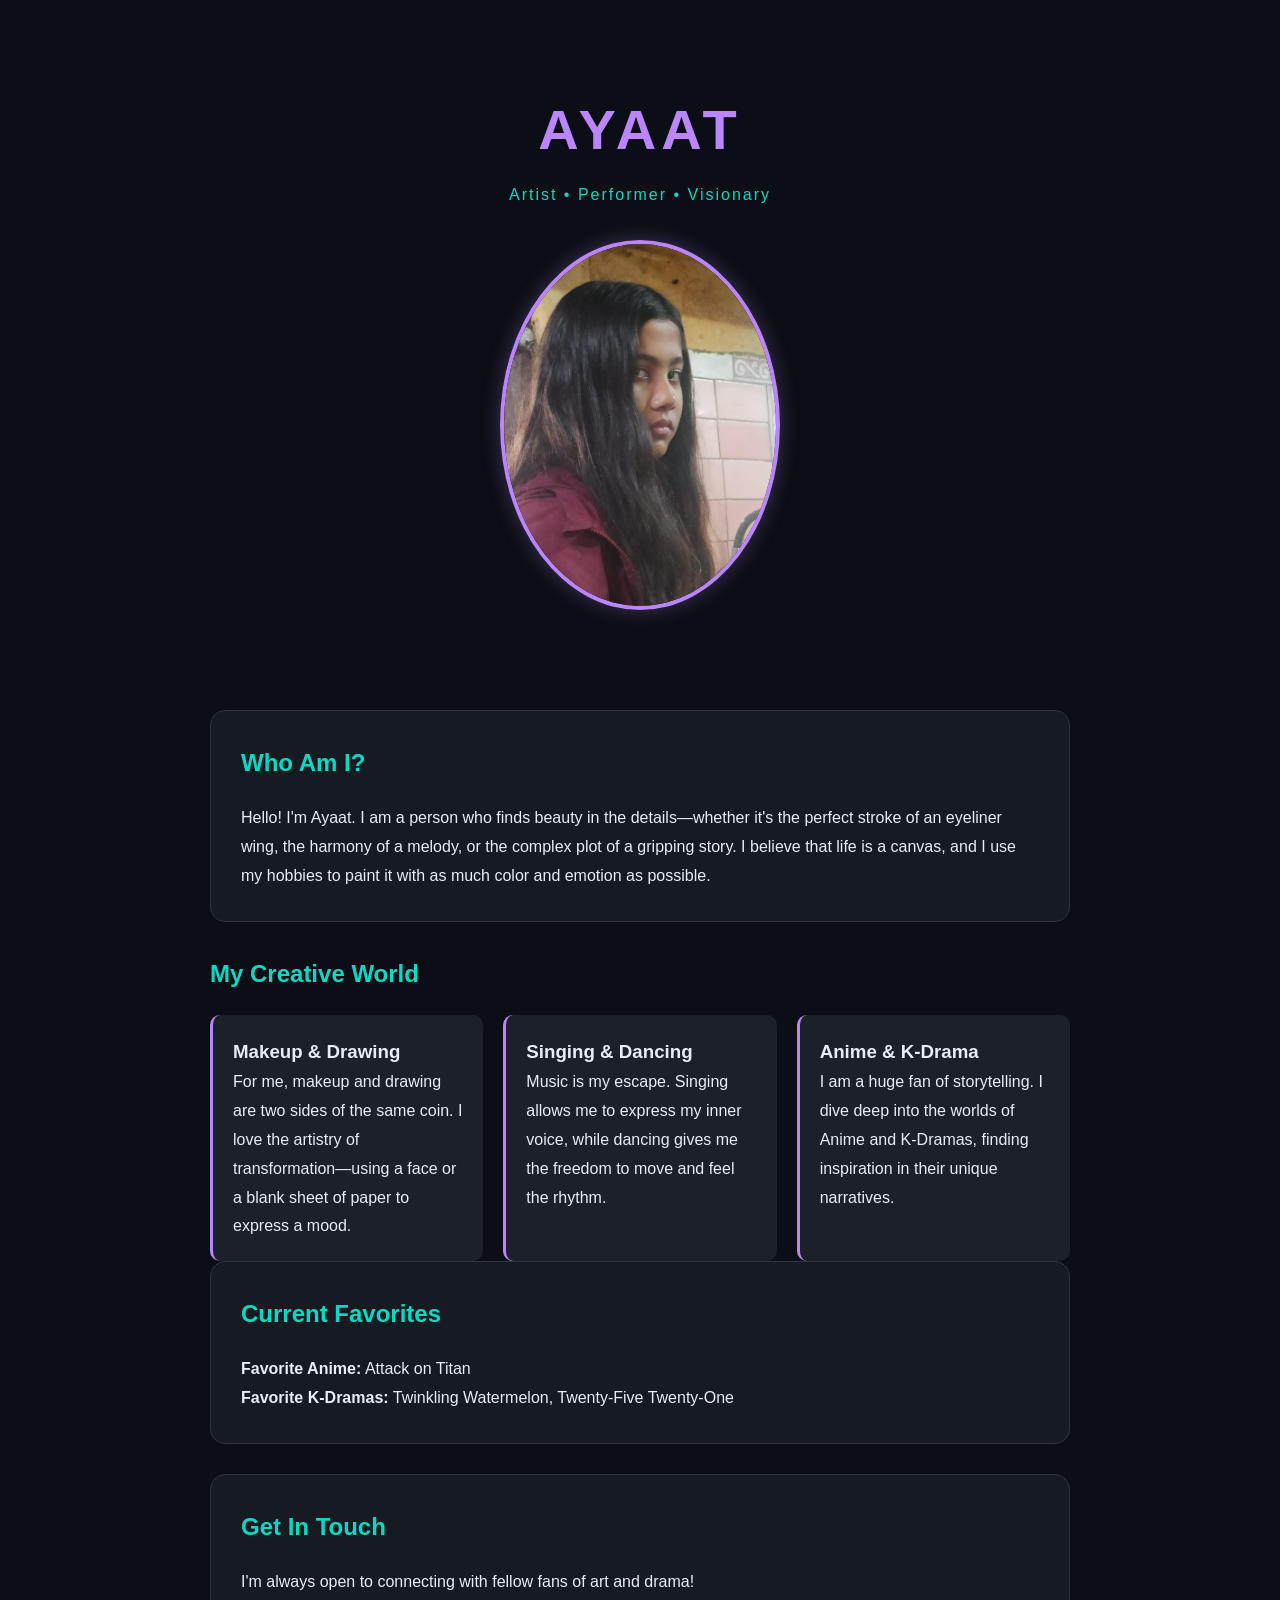
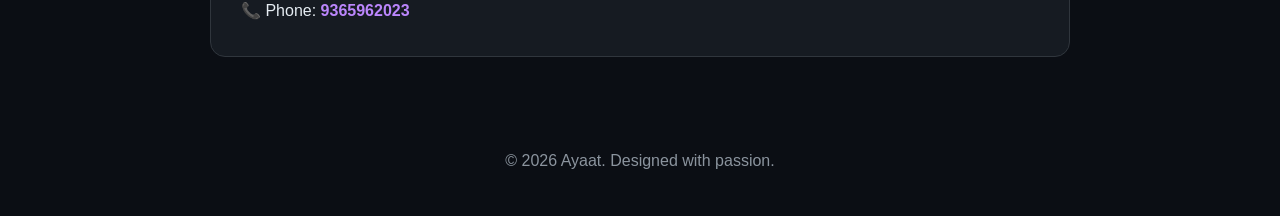
==== index.html @ d166a743 "Rename ayaat.html to index.html" ====
<!DOCTYPE html>
<html lang="en">
<head>
    <meta charset="UTF-8">
    <meta name="viewport" content="width=device-width, initial-scale=1.0">
    <title>Ayaat | Creative Soul</title>
    <link rel="stylesheet" href="ayaat.css">
</head>
<body>

    <header>
        <div class="container">
            <h1 class="glitch">Ayaat</h1>
            <p class="subtitle">Artist • Performer • Visionary</p>
            
            <div class="hero-image-container">
                <img src="image.jpeg" alt="Ayaat's Portrait" class="hero-img">
            </div>
        </div>
    </header>

    <main class="container">
        <section class="bio card">
            <h2>Who Am I?</h2>
            <p>
                Hello! I'm Ayaat. I am a person who finds beauty in the details—whether it's the perfect 
                stroke of an eyeliner wing, the harmony of a melody, or the complex plot of a gripping 
                story. I believe that life is a canvas, and I use my hobbies to paint it with as much 
                color and emotion as possible.
            </p>
        </section>

        <section class="hobbies">
            <h2>My Creative World</h2>
            
            <div class="hobby-grid">
                <div class="hobby-card">
                    <h3>Makeup & Drawing</h3>
                    <p>For me, makeup and drawing are two sides of the same coin. I love the artistry of transformation—using a face or a blank sheet of paper to express a mood.</p>
                </div>

                <div class="hobby-card">
                    <h3>Singing & Dancing</h3>
                    <p>Music is my escape. Singing allows me to express my inner voice, while dancing gives me the freedom to move and feel the rhythm.</p>
                </div>

                <div class="hobby-card">
                    <h3>Anime & K-Drama</h3>
                    <p>I am a huge fan of storytelling. I dive deep into the worlds of Anime and K-Dramas, finding inspiration in their unique narratives.</p>
                </div>
            </div>
        </section>

        <section class="favorites card">
            <h2>Current Favorites</h2>
            <div class="fav-list">
                <div class="fav-item">
                    <strong>Favorite Anime:</strong> 
                    <span>Attack on Titan</span>
                </div>
                <div class="fav-item">
                    <strong>Favorite K-Dramas:</strong> 
                    <span>Twinkling Watermelon, Twenty-Five Twenty-One</span>
                </div>
            </div>
        </section>

        <section class="contact card">
            <h2>Get In Touch</h2>
            <p>I'm always open to connecting with fellow fans of art and drama!</p>
            <p class="phone">📞 Phone: <a href="tel:9365962023">9365962023</a></p>
        </section>
    </main>

    <footer>
        <p>&copy; 2026 Ayaat. Designed with passion.</p>
    </footer>

</body>
</html>
---- ayaat.css ----
/* Styling variables */
:root {
    --bg-color: #0b0e14;
    --card-bg: #161b22;
    --accent-primary: #bb86fc; 
    --accent-secondary: #03dac6; 
    --text-main: #e6edf3;
    --text-dim: #8b949e;
}

* {
    margin: 0;
    padding: 0;
    box-sizing: border-box;
}

body {
    font-family: 'Inter', sans-serif;
    background-color: var(--bg-color);
    color: var(--text-main);
    line-height: 1.8;
}

.container {
    max-width: 900px;
    margin: 0 auto;
    padding: 20px;
}

/* Header */
header {
    text-align: center;
    padding: 60px 20px;
}

header h1 {
    font-size: 3.5rem;
    letter-spacing: 5px;
    color: var(--accent-primary);
    text-transform: uppercase;
}

.subtitle {
    color: var(--accent-secondary);
    font-weight: 300;
    letter-spacing: 2px;
    margin-bottom: 30px; /* Space for the image */
}

/* --- RESPONSIVE HERO IMAGE --- */
.hero-image-container {
    margin-top: 20px;
    display: flex;
    justify-content: center;
}

.hero-img {
    /* Desktop size */
    width: 280px; 
    height: 280px;
    
    /* Makes it circular and aesthetic */
    object-fit: cover;
    border-radius: 50%;
    border: 4px solid var(--accent-primary);
    box-shadow: 0 0 20px rgba(187, 134, 252, 0.3);
    
    /* MOBILE RESPONSIVENESS */
    max-width: 80%; /* Shrinks on small screens */
    height: auto;   /* Keeps aspect ratio */
}

/* Card Styles */
.card {
    background: var(--card-bg);
    padding: 30px;
    border-radius: 15px;
    margin-bottom: 30px;
    border: 1px solid #30363d;
}

h2 {
    color: var(--accent-secondary);
    margin-bottom: 20px;
}

/* Hobby Grid */
.hobby-grid {
    display: grid;
    grid-template-columns: repeat(auto-fit, minmax(250px, 1fr));
    gap: 20px;
}

.hobby-card {
    background: #1c2128;
    padding: 20px;
    border-radius: 10px;
    border-left: 3px solid var(--accent-primary);
}

.phone a {
    color: var(--accent-primary);
    text-decoration: none;
    font-weight: bold;
}

footer {
    text-align: center;
    padding: 40px;
    color: var(--text-dim);
}

/* Media Query for Phones */
@media (max-width: 600px) {
    header h1 { font-size: 2.2rem; }
    .hero-img {
        width: 200px; /* Smaller on mobile */
    }
}
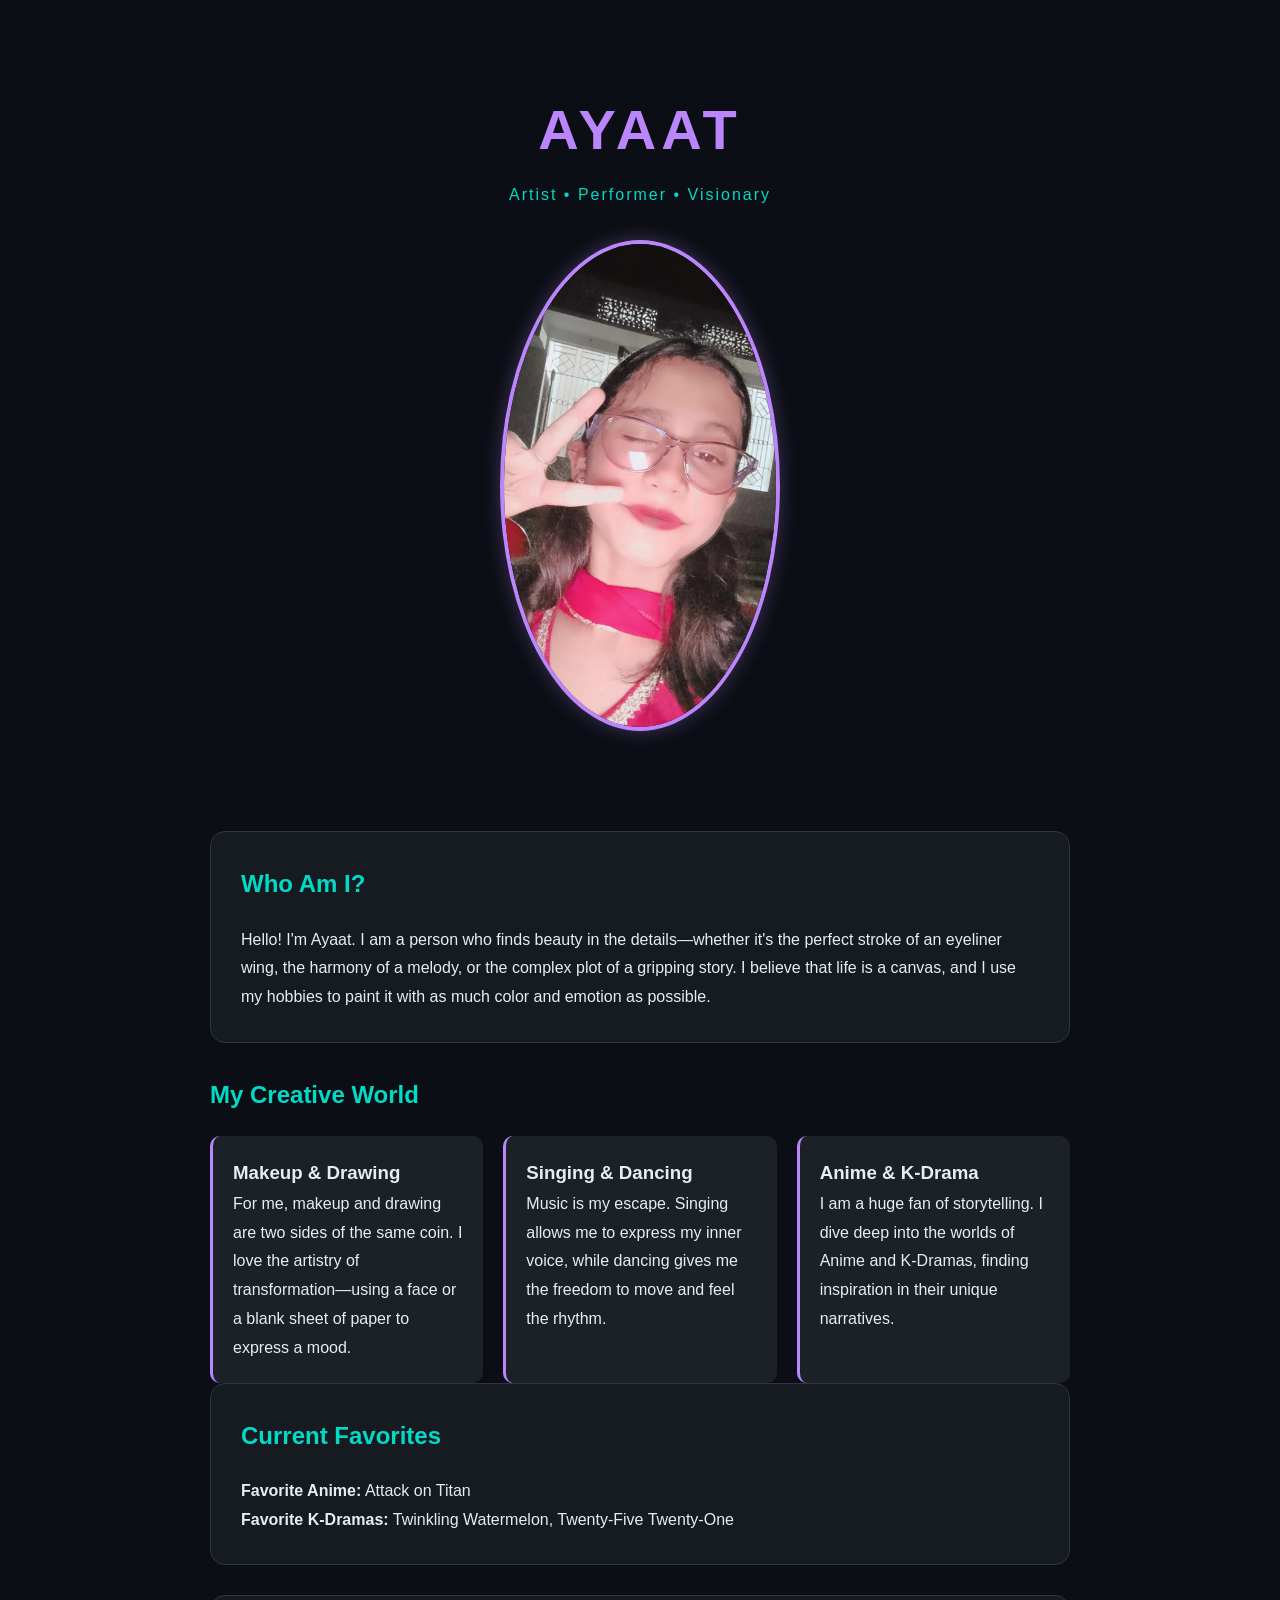
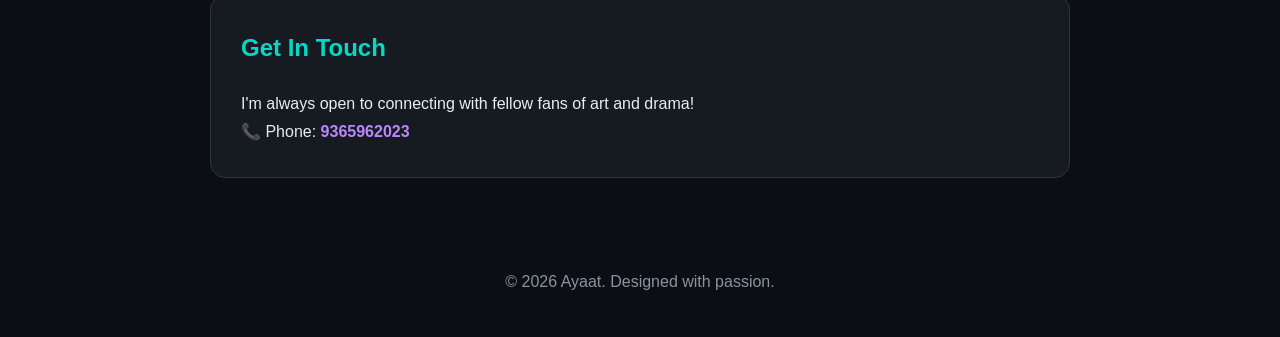
==== commit 0a3895f8: "Fix image source in index.html Updated image source from 'image.jpeg' to 'image.jpg'." ====
--- a/index.html
+++ b/index.html
@@ -4,7 +4,7 @@
     <meta charset="UTF-8">
     <meta name="viewport" content="width=device-width, initial-scale=1.0">
     <title>Ayaat | Creative Soul</title>
-    <link rel="stylesheet" href="ayaat.css">
+    <link rel="stylesheet" href="style.css">
 </head>
 <body>
 
@@ -14,7 +14,7 @@
             <p class="subtitle">Artist • Performer • Visionary</p>
             
             <div class="hero-image-container">
-                <img src="image.jpeg" alt="Ayaat's Portrait" class="hero-img">
+                <img src="image.jpg" alt="Ayaat's Portrait" class="hero-img">
             </div>
         </div>
     </header>
--- a/style.css
+++ b/style.css
@@ -0,0 +1,119 @@
+/* Styling variables */
+:root {
+    --bg-color: #0b0e14;
+    --card-bg: #161b22;
+    --accent-primary: #bb86fc; 
+    --accent-secondary: #03dac6; 
+    --text-main: #e6edf3;
+    --text-dim: #8b949e;
+}
+
+* {
+    margin: 0;
+    padding: 0;
+    box-sizing: border-box;
+}
+
+body {
+    font-family: 'Inter', sans-serif;
+    background-color: var(--bg-color);
+    color: var(--text-main);
+    line-height: 1.8;
+}
+
+.container {
+    max-width: 900px;
+    margin: 0 auto;
+    padding: 20px;
+}
+
+/* Header */
+header {
+    text-align: center;
+    padding: 60px 20px;
+}
+
+header h1 {
+    font-size: 3.5rem;
+    letter-spacing: 5px;
+    color: var(--accent-primary);
+    text-transform: uppercase;
+}
+
+.subtitle {
+    color: var(--accent-secondary);
+    font-weight: 300;
+    letter-spacing: 2px;
+    margin-bottom: 30px; /* Space for the image */
+}
+
+/* --- RESPONSIVE HERO IMAGE --- */
+.hero-image-container {
+    margin-top: 20px;
+    display: flex;
+    justify-content: center;
+}
+
+.hero-img {
+    /* Desktop size */
+    width: 280px; 
+    height: 280px;
+    
+    /* Makes it circular and aesthetic */
+    object-fit: cover;
+    border-radius: 50%;
+    border: 4px solid var(--accent-primary);
+    box-shadow: 0 0 20px rgba(187, 134, 252, 0.3);
+    
+    /* MOBILE RESPONSIVENESS */
+    max-width: 80%; /* Shrinks on small screens */
+    height: auto;   /* Keeps aspect ratio */
+}
+
+/* Card Styles */
+.card {
+    background: var(--card-bg);
+    padding: 30px;
+    border-radius: 15px;
+    margin-bottom: 30px;
+    border: 1px solid #30363d;
+}
+
+h2 {
+    color: var(--accent-secondary);
+    margin-bottom: 20px;
+}
+
+/* Hobby Grid */
+.hobby-grid {
+    display: grid;
+    grid-template-columns: repeat(auto-fit, minmax(250px, 1fr));
+    gap: 20px;
+}
+
+.hobby-card {
+    background: #1c2128;
+    padding: 20px;
+    border-radius: 10px;
+    border-left: 3px solid var(--accent-primary);
+}
+
+.phone a {
+    color: var(--accent-primary);
+    text-decoration: none;
+    font-weight: bold;
+}
+
+footer {
+    text-align: center;
+    padding: 40px;
+    color: var(--text-dim);
+}
+
+/* Media Query for Phones */
+@media (max-width: 600px) {
+    header h1 { font-size: 2.2rem; }
+    .hero-img {
+        width: 200px; /* Smaller on mobile */
+    }
+}
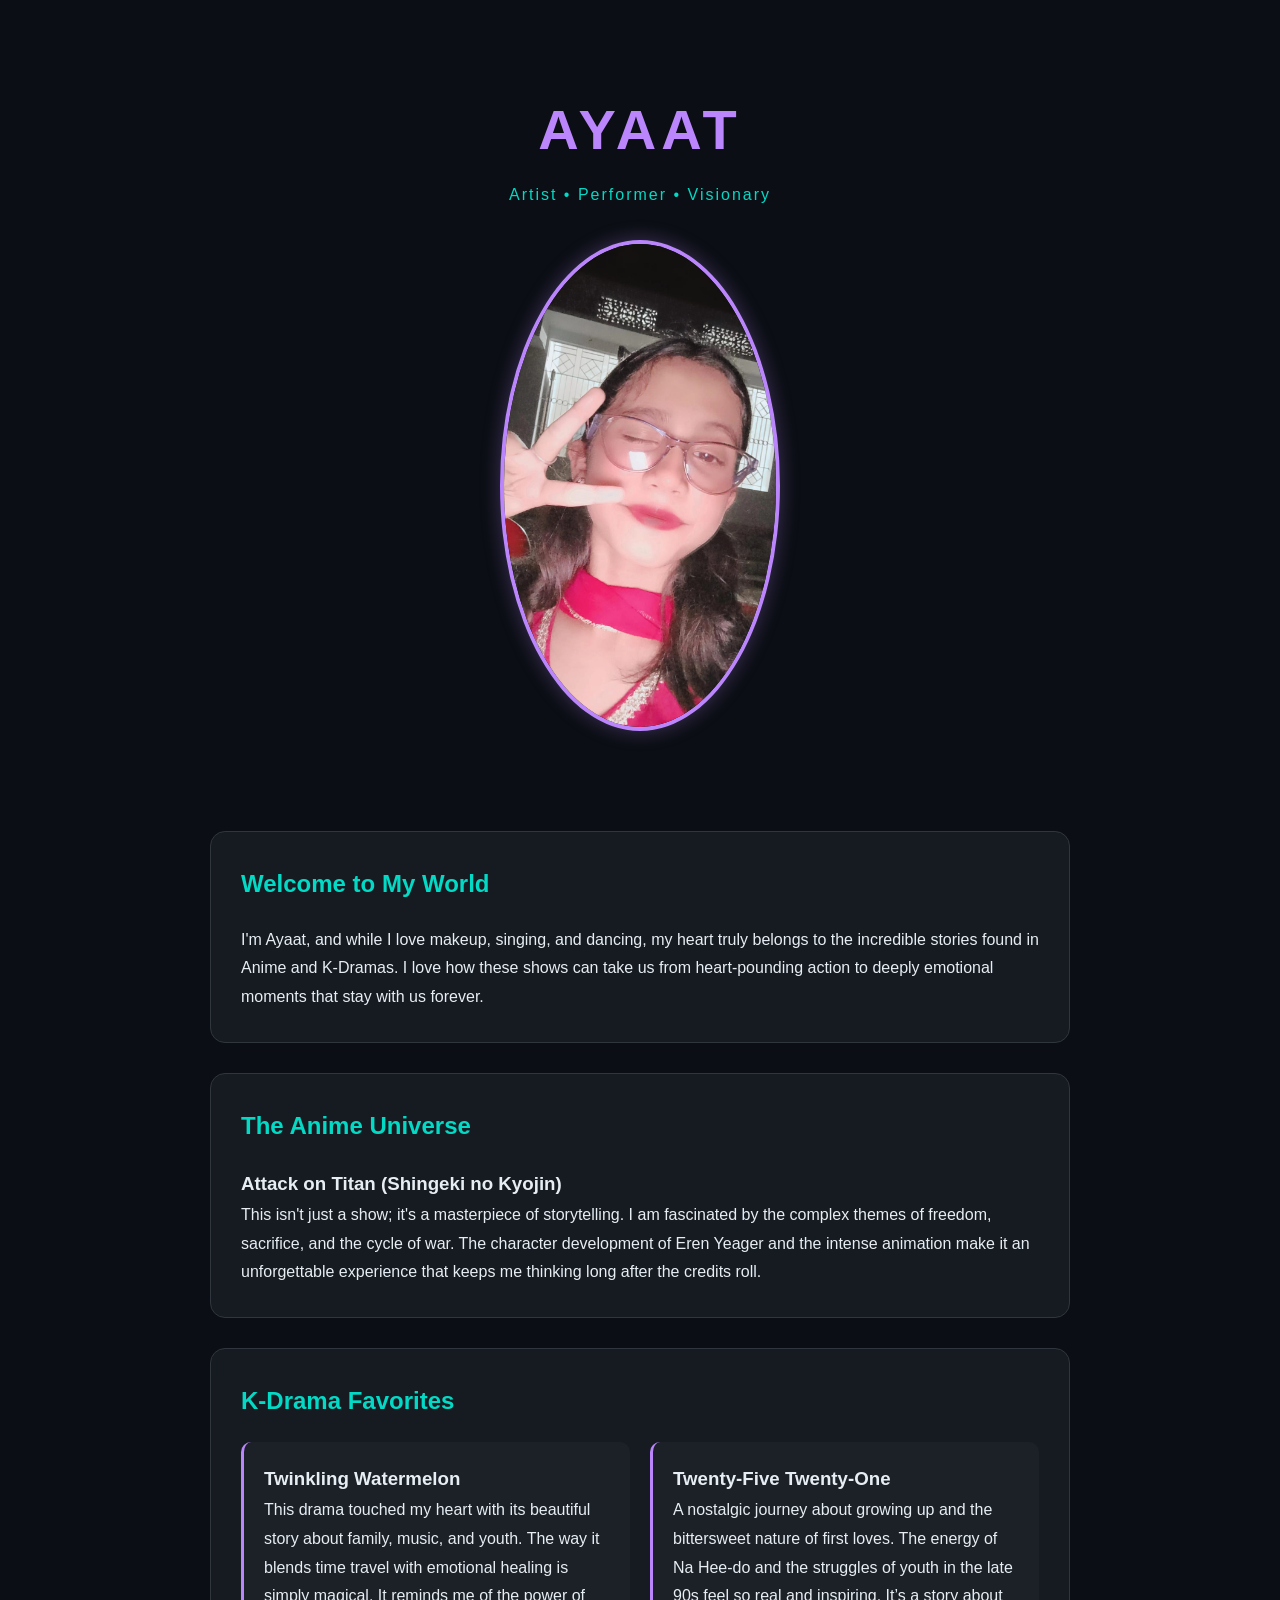
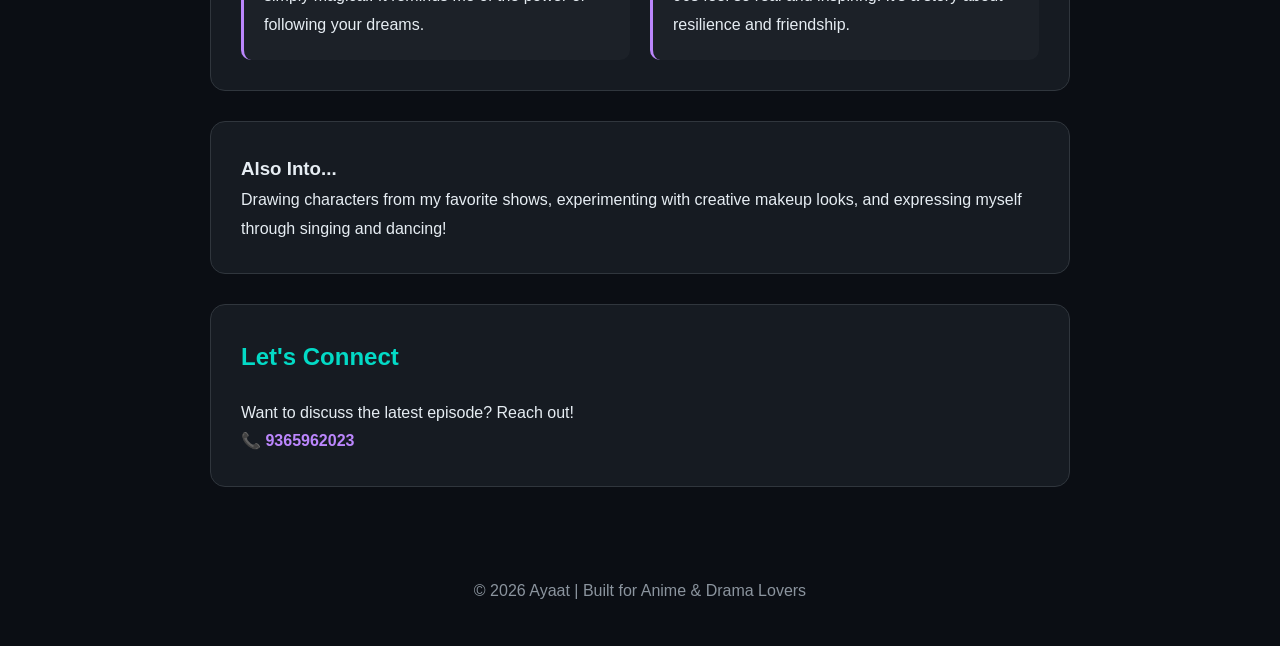
==== commit 96e321f0: "Revise index.html for Anime & K-Drama theme Updated the content to reflect a focus on Anime and K-Dr" ====
--- a/index.html
+++ b/index.html
@@ -3,7 +3,7 @@
 <head>
     <meta charset="UTF-8">
     <meta name="viewport" content="width=device-width, initial-scale=1.0">
-    <title>Ayaat | Creative Soul</title>
+    <title>Ayaat | Anime & K-Drama Enthusiast</title>
     <link rel="stylesheet" href="style.css">
 </head>
 <body>
@@ -21,60 +21,59 @@
 
     <main class="container">
         <section class="bio card">
-            <h2>Who Am I?</h2>
+            <h2>Welcome to My World</h2>
             <p>
-                Hello! I'm Ayaat. I am a person who finds beauty in the details—whether it's the perfect 
-                stroke of an eyeliner wing, the harmony of a melody, or the complex plot of a gripping 
-                story. I believe that life is a canvas, and I use my hobbies to paint it with as much 
-                color and emotion as possible.
+                I'm Ayaat, and while I love makeup, singing, and dancing, my heart truly belongs to the 
+                incredible stories found in Anime and K-Dramas. I love how these shows can take us 
+                from heart-pounding action to deeply emotional moments that stay with us forever.
             </p>
         </section>
 
-        <section class="hobbies">
-            <h2>My Creative World</h2>
+        <section class="anime-section card">
+            <h2>The Anime Universe</h2>
+            <div class="content-box">
+                <h3>Attack on Titan (Shingeki no Kyojin)</h3>
+                <p>
+                    This isn't just a show; it's a masterpiece of storytelling. I am fascinated by the 
+                    complex themes of freedom, sacrifice, and the cycle of war. The character development 
+                    of Eren Yeager and the intense animation make it an unforgettable experience that 
+                    keeps me thinking long after the credits roll.
+                </p>
+            </div>
+        </section>
+
+        <section class="kdrama-section card">
+            <h2>K-Drama Favorites</h2>
             
             <div class="hobby-grid">
                 <div class="hobby-card">
-                    <h3>Makeup & Drawing</h3>
-                    <p>For me, makeup and drawing are two sides of the same coin. I love the artistry of transformation—using a face or a blank sheet of paper to express a mood.</p>
+                    <h3>Twinkling Watermelon</h3>
+                    <p>This drama touched my heart with its beautiful story about family, music, and youth. The way it blends time travel with emotional healing is simply magical. It reminds me of the power of following your dreams.</p>
                 </div>
 
                 <div class="hobby-card">
-                    <h3>Singing & Dancing</h3>
-                    <p>Music is my escape. Singing allows me to express my inner voice, while dancing gives me the freedom to move and feel the rhythm.</p>
-                </div>
-
-                <div class="hobby-card">
-                    <h3>Anime & K-Drama</h3>
-                    <p>I am a huge fan of storytelling. I dive deep into the worlds of Anime and K-Dramas, finding inspiration in their unique narratives.</p>
+                    <h3>Twenty-Five Twenty-One</h3>
+                    <p>A nostalgic journey about growing up and the bittersweet nature of first loves. The energy of Na Hee-do and the struggles of youth in the late 90s feel so real and inspiring. It’s a story about resilience and friendship.</p>
                 </div>
             </div>
         </section>
 
-        <section class="favorites card">
-            <h2>Current Favorites</h2>
-            <div class="fav-list">
-                <div class="fav-item">
-                    <strong>Favorite Anime:</strong> 
-                    <span>Attack on Titan</span>
-                </div>
-                <div class="fav-item">
-                    <strong>Favorite K-Dramas:</strong> 
-                    <span>Twinkling Watermelon, Twenty-Five Twenty-One</span>
-                </div>
-            </div>
+        <section class="other-hobbies card">
+            <h3>Also Into...</h3>
+            <p>Drawing characters from my favorite shows, experimenting with creative makeup looks, and expressing myself through singing and dancing!</p>
         </section>
 
         <section class="contact card">
-            <h2>Get In Touch</h2>
-            <p>I'm always open to connecting with fellow fans of art and drama!</p>
-            <p class="phone">📞 Phone: <a href="tel:9365962023">9365962023</a></p>
+            <h2>Let's Connect</h2>
+            <p>Want to discuss the latest episode? Reach out!</p>
+            <p class="phone">📞 <a href="tel:9365962023">9365962023</a></p>
         </section>
     </main>
 
     <footer>
-        <p>&copy; 2026 Ayaat. Designed with passion.</p>
+        <p>&copy; 2026 Ayaat | Built for Anime & Drama Lovers</p>
     </footer>
 
 </body>
 </html>
+
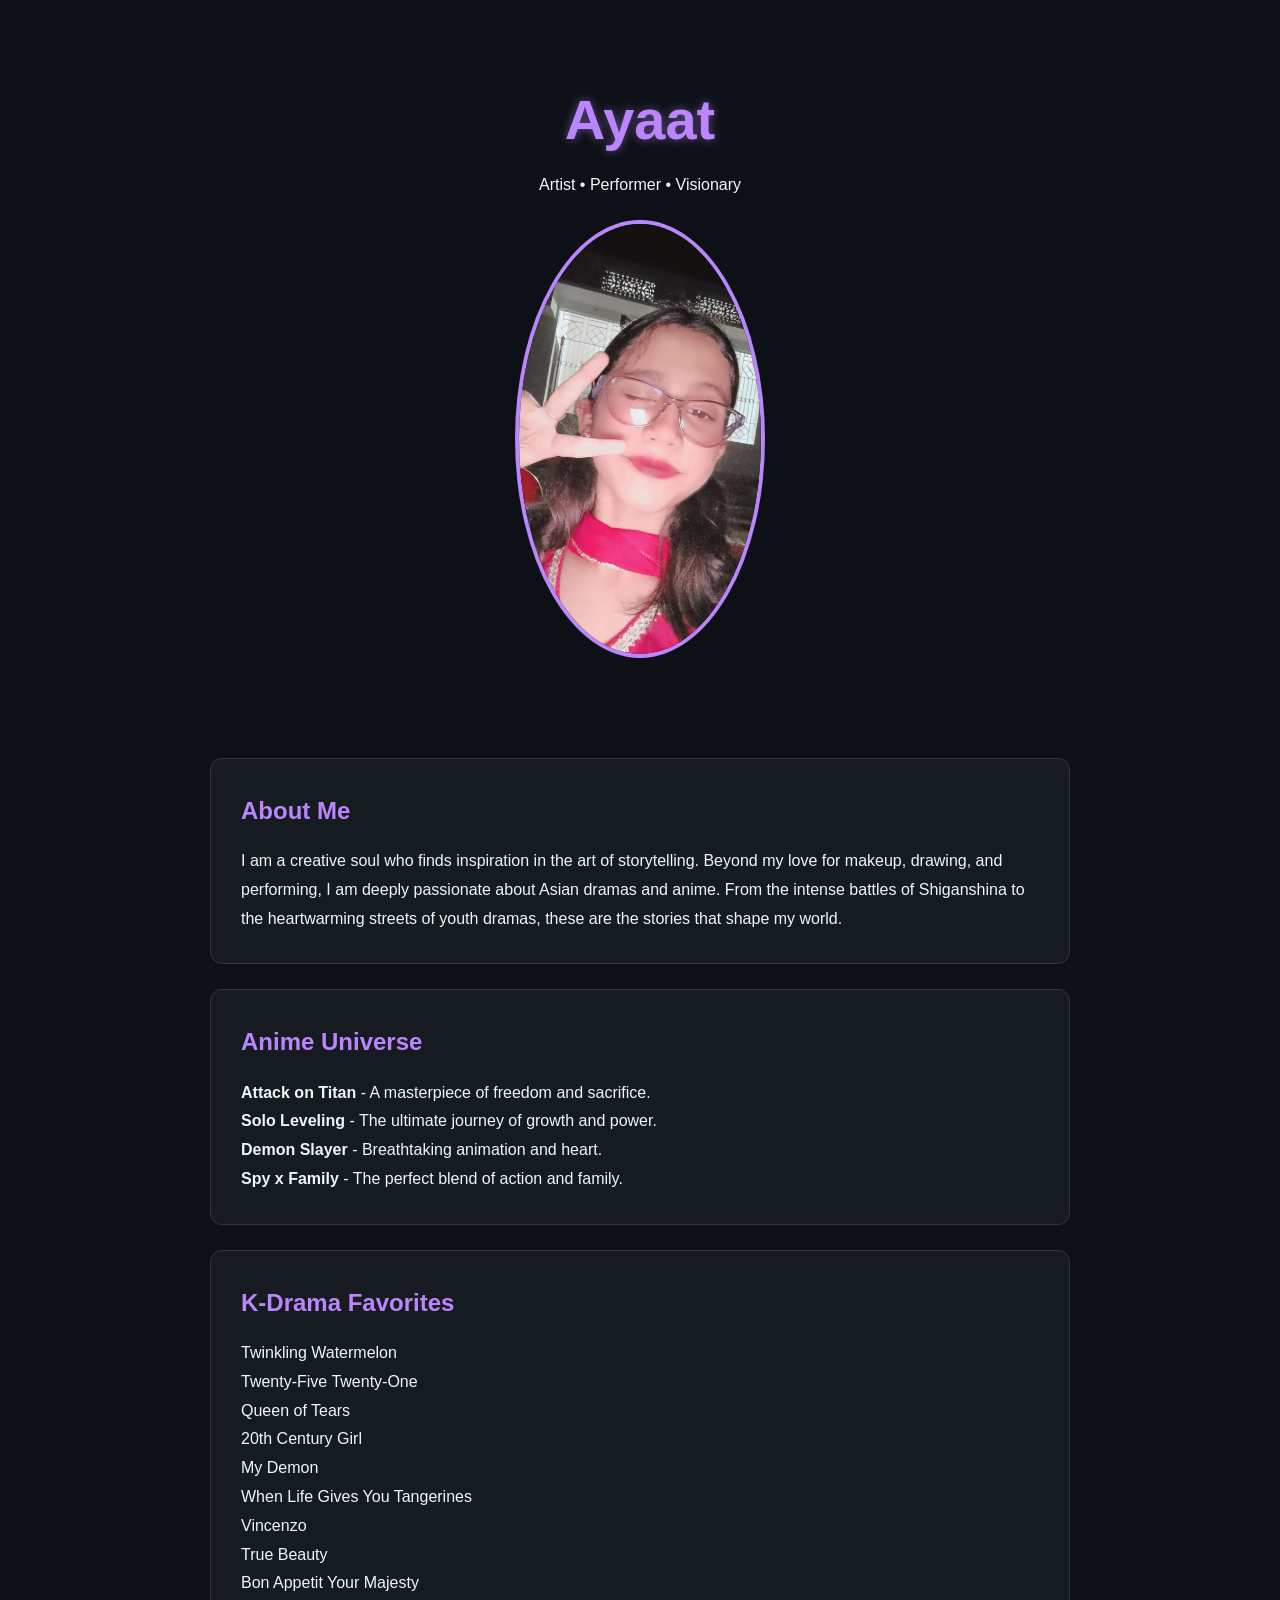
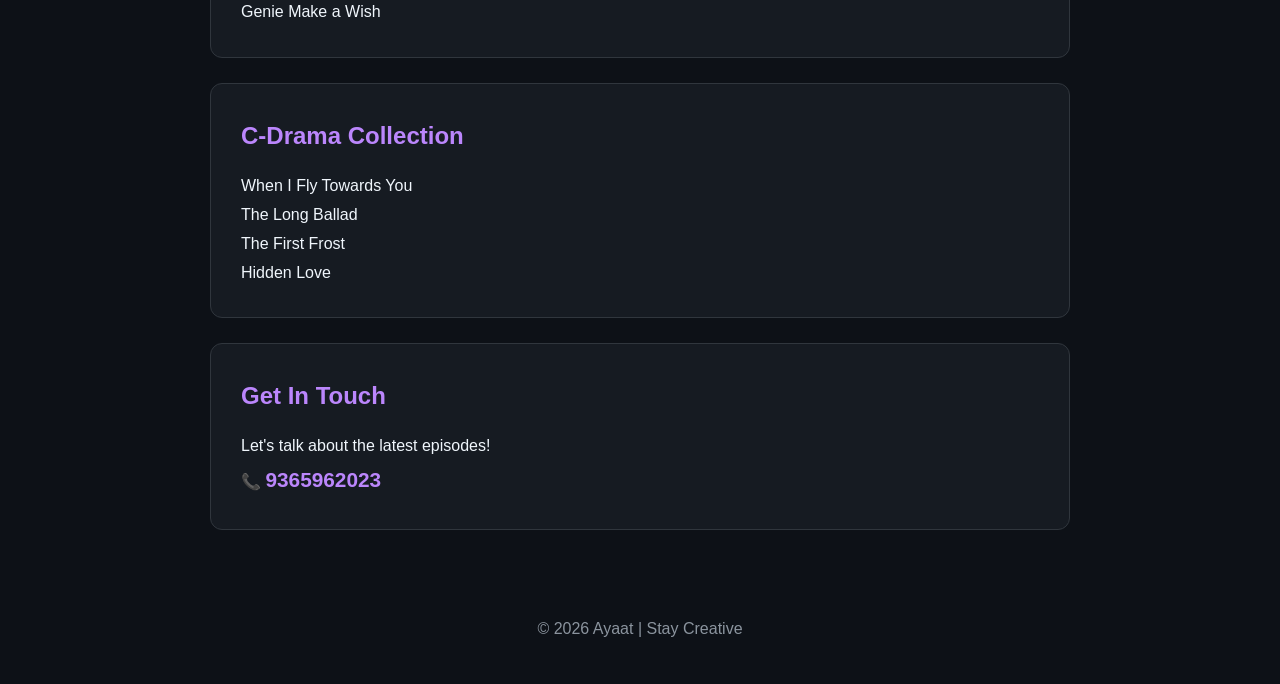
==== commit 0948e5a4: "Revamp index.html for new theme and content Updated the content and structure of the index.html file" ====
--- a/index.html
+++ b/index.html
@@ -3,16 +3,15 @@
 <head>
     <meta charset="UTF-8">
     <meta name="viewport" content="width=device-width, initial-scale=1.0">
-    <title>Ayaat | Anime & K-Drama Enthusiast</title>
+    <title>Ayaat | The Watchlist</title>
     <link rel="stylesheet" href="style.css">
 </head>
 <body>
 
     <header>
         <div class="container">
-            <h1 class="glitch">Ayaat</h1>
+            <h1>Ayaat</h1>
             <p class="subtitle">Artist • Performer • Visionary</p>
-            
             <div class="hero-image-container">
                 <img src="image.jpg" alt="Ayaat's Portrait" class="hero-img">
             </div>
@@ -21,59 +20,64 @@
 
     <main class="container">
         <section class="bio card">
-            <h2>Welcome to My World</h2>
+            <h2>About Me</h2>
             <p>
-                I'm Ayaat, and while I love makeup, singing, and dancing, my heart truly belongs to the 
-                incredible stories found in Anime and K-Dramas. I love how these shows can take us 
-                from heart-pounding action to deeply emotional moments that stay with us forever.
+                I am a creative soul who finds inspiration in the art of storytelling. 
+                Beyond my love for makeup, drawing, and performing, I am deeply 
+                passionate about Asian dramas and anime. From the intense battles of 
+                Shiganshina to the heartwarming streets of youth dramas, these are the 
+                stories that shape my world.
             </p>
         </section>
 
-        <section class="anime-section card">
-            <h2>The Anime Universe</h2>
-            <div class="content-box">
-                <h3>Attack on Titan (Shingeki no Kyojin)</h3>
-                <p>
-                    This isn't just a show; it's a masterpiece of storytelling. I am fascinated by the 
-                    complex themes of freedom, sacrifice, and the cycle of war. The character development 
-                    of Eren Yeager and the intense animation make it an unforgettable experience that 
-                    keeps me thinking long after the credits roll.
-                </p>
+        <section class="category-section card">
+            <h2 class="anime-title">Anime Universe</h2>
+            <div class="list-grid">
+                <div class="item"><strong>Attack on Titan</strong> - A masterpiece of freedom and sacrifice.</div>
+                <div class="item"><strong>Solo Leveling</strong> - The ultimate journey of growth and power.</div>
+                <div class="item"><strong>Demon Slayer</strong> - Breathtaking animation and heart.</div>
+                <div class="item"><strong>Spy x Family</strong> - The perfect blend of action and family.</div>
             </div>
         </section>
 
-        <section class="kdrama-section card">
-            <h2>K-Drama Favorites</h2>
-            
-            <div class="hobby-grid">
-                <div class="hobby-card">
-                    <h3>Twinkling Watermelon</h3>
-                    <p>This drama touched my heart with its beautiful story about family, music, and youth. The way it blends time travel with emotional healing is simply magical. It reminds me of the power of following your dreams.</p>
-                </div>
-
-                <div class="hobby-card">
-                    <h3>Twenty-Five Twenty-One</h3>
-                    <p>A nostalgic journey about growing up and the bittersweet nature of first loves. The energy of Na Hee-do and the struggles of youth in the late 90s feel so real and inspiring. It’s a story about resilience and friendship.</p>
-                </div>
+        <section class="category-section card">
+            <h2 class="kdrama-title">K-Drama Favorites</h2>
+            <div class="list-grid">
+                <div class="item">Twinkling Watermelon</div>
+                <div class="item">Twenty-Five Twenty-One</div>
+                <div class="item">Queen of Tears</div>
+                <div class="item">20th Century Girl</div>
+                <div class="item">My Demon</div>
+                <div class="item">When Life Gives You Tangerines</div>
+                <div class="item">Vincenzo</div>
+                <div class="item">True Beauty</div>
+                <div class="item">Bon Appetit Your Majesty</div>
+                <div class="item">Genie Make a Wish</div>
             </div>
         </section>
 
-        <section class="other-hobbies card">
-            <h3>Also Into...</h3>
-            <p>Drawing characters from my favorite shows, experimenting with creative makeup looks, and expressing myself through singing and dancing!</p>
+        <section class="category-section card">
+            <h2 class="cdrama-title">C-Drama Collection</h2>
+            <div class="list-grid">
+                <div class="item">When I Fly Towards You</div>
+                <div class="item">The Long Ballad</div>
+                <div class="item">The First Frost</div>
+                <div class="item">Hidden Love</div>
+            </div>
         </section>
 
         <section class="contact card">
-            <h2>Let's Connect</h2>
-            <p>Want to discuss the latest episode? Reach out!</p>
+            <h2>Get In Touch</h2>
+            <p>Let's talk about the latest episodes!</p>
             <p class="phone">📞 <a href="tel:9365962023">9365962023</a></p>
         </section>
     </main>
 
     <footer>
-        <p>&copy; 2026 Ayaat | Built for Anime & Drama Lovers</p>
+        <p>&copy; 2026 Ayaat | Stay Creative</p>
     </footer>
 
 </body>
 </html>
 
+
--- a/style.css
+++ b/style.css
@@ -1,10 +1,9 @@
-/* Styling variables */
 :root {
-    --bg-color: #0b0e14;
+    --bg-color: #0d1117;
     --card-bg: #161b22;
-    --accent-primary: #bb86fc; 
-    --accent-secondary: #03dac6; 
-    --text-main: #e6edf3;
+    --accent-anime: #ff4d4d; /* Red for AoT vibes */
+    --accent-kdrama: #bb86fc; /* Purple for K-Drama vibes */
+    --text-main: #f0f6fc;
     --text-dim: #8b949e;
 }
 
@@ -15,7 +14,7 @@
 }
 
 body {
-    font-family: 'Inter', sans-serif;
+    font-family: 'Segoe UI', Tahoma, Geneva, Verdana, sans-serif;
     background-color: var(--bg-color);
     color: var(--text-main);
     line-height: 1.8;
@@ -27,80 +26,63 @@
     padding: 20px;
 }
 
-/* Header */
 header {
     text-align: center;
-    padding: 60px 20px;
+    padding: 50px 20px;
 }
 
 header h1 {
     font-size: 3.5rem;
-    letter-spacing: 5px;
-    color: var(--accent-primary);
-    text-transform: uppercase;
-}
-
-.subtitle {
-    color: var(--accent-secondary);
-    font-weight: 300;
-    letter-spacing: 2px;
-    margin-bottom: 30px; /* Space for the image */
-}
-
-/* --- RESPONSIVE HERO IMAGE --- */
-.hero-image-container {
-    margin-top: 20px;
-    display: flex;
-    justify-content: center;
+    color: var(--accent-kdrama);
+    text-shadow: 0 0 10px rgba(187, 134, 252, 0.5);
 }
 
 .hero-img {
-    /* Desktop size */
-    width: 280px; 
-    height: 280px;
-    
-    /* Makes it circular and aesthetic */
+    width: 250px;
+    height: 250px;
     object-fit: cover;
     border-radius: 50%;
-    border: 4px solid var(--accent-primary);
-    box-shadow: 0 0 20px rgba(187, 134, 252, 0.3);
-    
-    /* MOBILE RESPONSIVENESS */
-    max-width: 80%; /* Shrinks on small screens */
-    height: auto;   /* Keeps aspect ratio */
+    border: 4px solid var(--accent-kdrama);
+    margin-top: 20px;
+    /* This makes it responsive */
+    max-width: 100%;
+    height: auto;
 }
 
-/* Card Styles */
 .card {
     background: var(--card-bg);
     padding: 30px;
-    border-radius: 15px;
-    margin-bottom: 30px;
+    border-radius: 12px;
+    margin-bottom: 25px;
     border: 1px solid #30363d;
 }
 
 h2 {
-    color: var(--accent-secondary);
-    margin-bottom: 20px;
+    color: var(--accent-kdrama);
+    margin-bottom: 15px;
 }
 
-/* Hobby Grid */
+.anime-section h2 {
+    color: var(--accent-anime); /* Red accent for the Anime section */
+}
+
 .hobby-grid {
     display: grid;
-    grid-template-columns: repeat(auto-fit, minmax(250px, 1fr));
+    grid-template-columns: repeat(auto-fit, minmax(300px, 1fr));
     gap: 20px;
 }
 
 .hobby-card {
-    background: #1c2128;
+    background: #0d1117;
     padding: 20px;
-    border-radius: 10px;
-    border-left: 3px solid var(--accent-primary);
+    border-radius: 8px;
+    border: 1px solid #30363d;
 }
 
 .phone a {
-    color: var(--accent-primary);
+    color: var(--accent-kdrama);
     text-decoration: none;
+    font-size: 1.3rem;
     font-weight: bold;
 }
 
@@ -110,10 +92,8 @@
     color: var(--text-dim);
 }
 
-/* Media Query for Phones */
+/* Responsive adjustment for phones */
 @media (max-width: 600px) {
-    header h1 { font-size: 2.2rem; }
-    .hero-img {
-        width: 200px; /* Smaller on mobile */
-    }
+    header h1 { font-size: 2.5rem; }
+    .card { padding: 20px; }
 }
